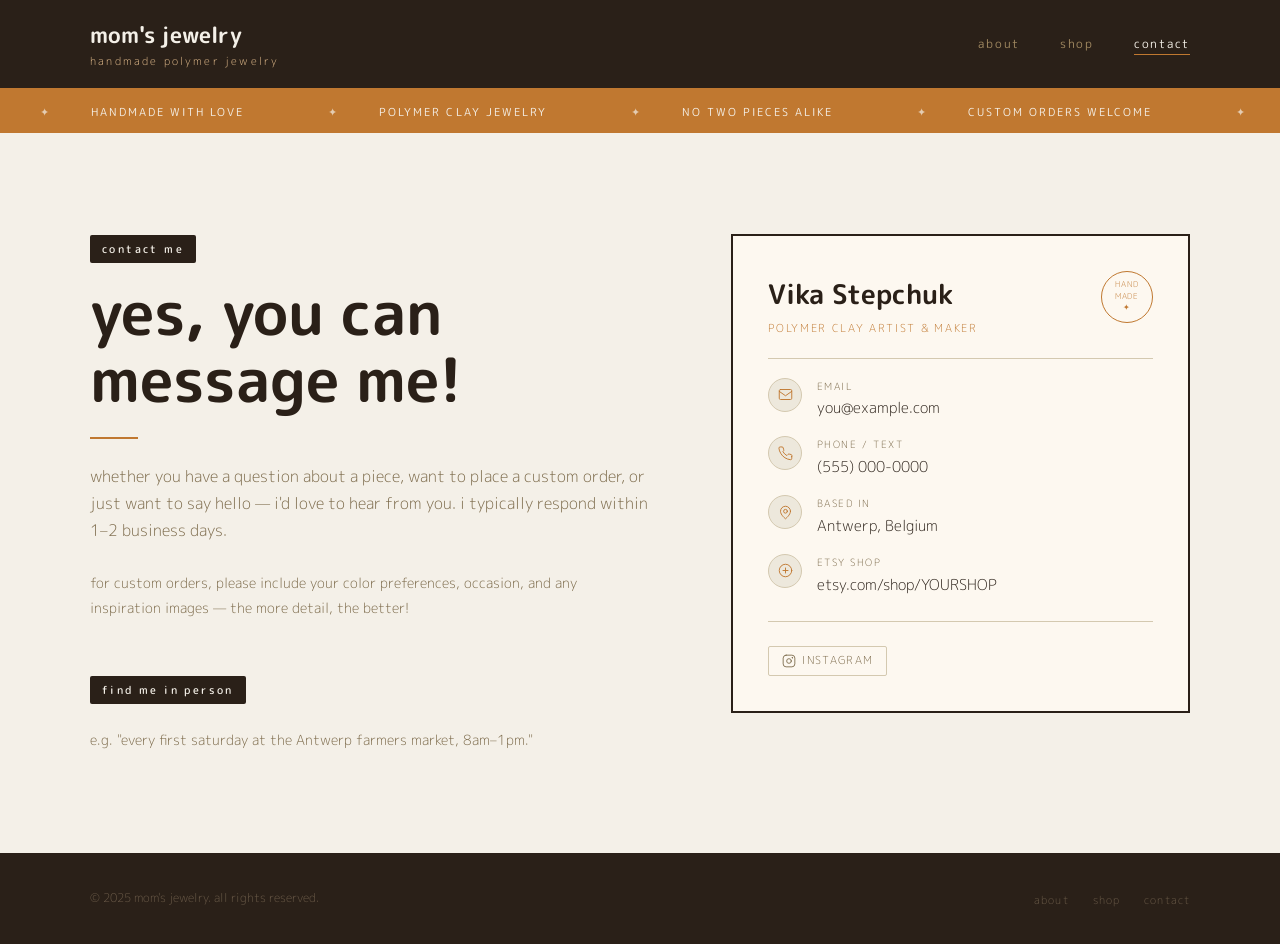
==== contact.html @ 9ea2816f "weird message text" ====
<!DOCTYPE html>
<html lang="en">
<head>
  <meta charset="UTF-8" />
  <meta name="viewport" content="width=device-width, initial-scale=1.0" />
  <title>contact — mom's jewelry</title>
  <meta name="description" content="Get in touch — custom orders, questions, and wholesale inquiries welcome." />
  <link rel="stylesheet" href="css/style.css" />
</head>
<body>

  <!-- ═══════════════════════════════════════
       NAVIGATION
  ═══════════════════════════════════════ -->
  <nav>
    <div class="container nav-inner">
      <a class="nav-logo" href="index.html">
        <!-- ✏️ Your store name -->
        mom's jewelry
        <span>handmade polymer jewelry</span>
      </a>
      <ul class="nav-links">
        <li><a href="index.html">about</a></li>
        <li><a href="shop.html">shop</a></li>
        <li><a href="contact.html" class="active">contact</a></li>
      </ul>
    </div>
  </nav>

  <!-- ═══════════════════════════════════════
       TICKER STRIP
  ═══════════════════════════════════════ -->
  <div class="ticker">
    <div class="ticker-track">
      <span>handmade with love</span>
      <span>polymer clay jewelry</span>
      <span>no two pieces alike</span>
      <span>custom orders welcome</span>
      <span>handmade with love</span>
      <span>polymer clay jewelry</span>
      <span>no two pieces alike</span>
      <span>custom orders welcome</span>
    </div>
  </div>


  <!-- ═══════════════════════════════════════
       CONTACT / BUSINESS CARD
  ═══════════════════════════════════════ -->
  <section class="contact-page">
    <div class="container">
      <div class="contact-grid">

        <!-- LEFT: Intro -->
        <div class="contact-intro">
          <span class="section-label">contact me</span>
          <h1>yes, you can message me!</h1>
          <div class="divider"></div>

          <!-- ✏️ Write a short welcoming paragraph -->
          <p>
            whether you have a question about a piece, want to place a custom order,
            or just want to say hello — i'd love to hear from you.
            i typically respond within 1–2 business days.
          </p>

          <br />

          <!-- ✏️ Turnaround times, shipping notes, etc. -->
          <p style="color: var(--mid); font-size: 0.9rem;">
            for custom orders, please include your color preferences, occasion,
            and any inspiration images — the more detail, the better!
          </p>

          <br /><br />

          <!-- ✏️ Markets / pop-ups — delete if not applicable -->
          <span class="section-label">find me in person</span>
          <p style="color: var(--mid); font-size: 0.9rem; margin-top: 0.5rem;">
            e.g. "every first saturday at the Antwerp farmers market, 8am–1pm."
          </p>
        </div>


        <!-- RIGHT: Business Card -->
        <div>
          <div class="contact-card">

            <div class="contact-card-header">
              <div class="contact-card-header-text">
                <!-- ✏️ Your name -->
                <p class="contact-card-name">Vika Stepchuk</p>
                <!-- ✏️ Your title -->
                <p class="contact-card-title">polymer clay artist &amp; maker</p>
              </div>
              <div class="contact-card-stamp">
                <span>hand<br>made<br>✦</span>
              </div>
            </div>

            <div class="contact-items">

              <!-- EMAIL -->
              <div class="contact-item">
                <div class="contact-icon">
                  <svg viewBox="0 0 24 24" stroke-linecap="round" stroke-linejoin="round">
                    <rect x="2" y="4" width="20" height="16" rx="2"/>
                    <path d="m2 7 10 7 10-7"/>
                  </svg>
                </div>
                <div>
                  <span class="contact-label">email</span>
                  <!-- ✏️ Your email -->
                  <p class="contact-value">
                    <a href="mailto:you@example.com">you@example.com</a>
                  </p>
                </div>
              </div>

              <!-- PHONE — delete block if not wanted -->
              <div class="contact-item">
                <div class="contact-icon">
                  <svg viewBox="0 0 24 24" stroke-linecap="round" stroke-linejoin="round">
                    <path d="M22 16.92v3a2 2 0 0 1-2.18 2 19.79 19.79 0 0 1-8.63-3.07A19.5 19.5 0 0 1 4.5 12a19.79 19.79 0 0 1-3.07-8.67A2 2 0 0 1 3.44 1.5h3a2 2 0 0 1 2 1.72c.127.96.361 1.903.7 2.81a2 2 0 0 1-.45 2.11L7.91 9a16 16 0 0 0 6.29 6.29l1.86-1.86a2 2 0 0 1 2.11-.45c.907.339 1.85.573 2.81.7A2 2 0 0 1 22 16.92z"/>
                  </svg>
                </div>
                <div>
                  <span class="contact-label">phone / text</span>
                  <!-- ✏️ Your number -->
                  <p class="contact-value">
                    <a href="tel:+15550000000">(555) 000-0000</a>
                  </p>
                </div>
              </div>

              <!-- LOCATION -->
              <div class="contact-item">
                <div class="contact-icon">
                  <svg viewBox="0 0 24 24" stroke-linecap="round" stroke-linejoin="round">
                    <path d="M20 10c0 6-8 12-8 12S4 16 4 10a8 8 0 1 1 16 0z"/>
                    <circle cx="12" cy="10" r="3"/>
                  </svg>
                </div>
                <div>
                  <span class="contact-label">based in</span>
                  <!-- ✏️ Your city -->
                  <p class="contact-value">Antwerp, Belgium</p>
                </div>
              </div>

              <!-- ETSY — delete if not applicable -->
              <div class="contact-item">
                <div class="contact-icon">
                  <svg viewBox="0 0 24 24" stroke-linecap="round" stroke-linejoin="round">
                    <circle cx="12" cy="12" r="10"/>
                    <path d="M8 12h8M12 8v8"/>
                  </svg>
                </div>
                <div>
                  <span class="contact-label">etsy shop</span>
                  <!-- ✏️ Your Etsy URL -->
                  <p class="contact-value">
                    <a href="https://etsy.com/shop/YOURSHOP" target="_blank" rel="noopener">
                      etsy.com/shop/YOURSHOP
                    </a>
                  </p>
                </div>
              </div>

            </div><!-- /.contact-items -->

            <!-- SOCIAL LINKS -->
            <div class="social-row">

              <!-- ✏️ Your Instagram — delete if not applicable -->
              <a class="social-link" href="https://www.instagram.com/mypolymerjewels" target="_blank" rel="noopener">
                <svg width="14" height="14" viewBox="0 0 24 24" fill="none" stroke="currentColor" stroke-width="1.5" stroke-linecap="round" stroke-linejoin="round">
                  <rect x="2" y="2" width="20" height="20" rx="5" ry="5"/>
                  <circle cx="12" cy="12" r="4"/>
                  <circle cx="17.5" cy="6.5" r="0.5" fill="currentColor"/>
                </svg>
                instagram
              </a>

            </div><!-- /.social-row -->

          </div><!-- /.contact-card -->
        </div>

      </div><!-- /.contact-grid -->
    </div><!-- /.container -->
  </section>


  <!-- ═══════════════════════════════════════
       FOOTER
  ═══════════════════════════════════════ -->
  <footer>
    <div class="container footer-inner">
      <p class="footer-copy">© 2025 mom's jewelry. all rights reserved.</p>
      <ul class="footer-links">
        <li><a href="index.html">about</a></li>
        <li><a href="shop.html">shop</a></li>
        <li><a href="contact.html">contact</a></li>
      </ul>
    </div>
  </footer>

</body>
</html>
---- css/style.css ----
/* ============================================================
   MOM'S JEWELRY — Stylesheet (Option F: Vintage Editorial)
   ============================================================ */

@import url('https://fonts.googleapis.com/css2?family=M+PLUS+Rounded+1c:wght@300;400;700&display=swap');

/* ── CSS Variables ── */
:root {
  --parchment:  #f4f0e8;
  --warm-white: #fdf8f0;
  --ink:        #2a2018;
  --amber:      #c07830;
  --amber-light:#e8c090;
  --mid:        #7a6848;
  --light-line: #d4c9b0;
  --surface:    #ede8dc;

  --font-display: 'M PLUS Rounded 1c', sans-serif;
  --font-body:    'M PLUS Rounded 1c', sans-serif;

  --max-width: 1100px;
  --radius:    2px;
  --transition: 0.3s ease;
}

/* ── Reset & Base ── */
*, *::before, *::after { box-sizing: border-box; margin: 0; padding: 0; }
html { scroll-behavior: smooth; }

body {
  background-color: var(--parchment);
  color: var(--ink);
  font-family: var(--font-body);
  font-weight: 300;
  font-size: 16px;
  line-height: 1.7;
}

img { display: block; max-width: 100%; height: auto; }

a {
  color: inherit;
  text-decoration: none;
  transition: color var(--transition);
}

/* ── Typography ── */
h1, h2, h3, h4 {
  font-family: var(--font-display);
  font-weight: 700;
  font-style: normal;
  line-height: 1.1;
}

h1 { font-size: clamp(2.2rem, 5.5vw, 3.8rem); }
h2 { font-size: clamp(1.7rem, 3.5vw, 2.6rem); }
h3 { font-size: 1.3rem; }

p { max-width: 65ch; }

/* ── Layout Helpers ── */
.container {
  width: 90%;
  max-width: var(--max-width);
  margin-inline: auto;
}

section { padding: 5rem 0; }

.section-label {
  display: inline-block;
  font-family: var(--font-body);
  font-size: 0.68rem;
  font-weight: 500;
  letter-spacing: 0.22em;
  text-transform: lowercase;
  background: var(--ink);
  color: var(--parchment);
  padding: 0.3rem 0.75rem;
  border-radius: var(--radius);
  margin-bottom: 1rem;
}

.star { color: var(--amber); }

/* ── Navigation ── */
nav {
  position: sticky;
  top: 0;
  z-index: 100;
  background: var(--ink);
  border-bottom: 2px solid var(--ink);
}

.nav-inner {
  display: flex;
  align-items: center;
  justify-content: space-between;
  padding: 1rem 0;
}

.nav-logo {
  font-family: var(--font-display);
  font-size: 1.4rem;
  font-style: normal;
  font-weight: 700;
  color: var(--parchment);
  letter-spacing: 0.01em;
}

.nav-logo span {
  font-style: normal;
  font-family: var(--font-body);
  font-weight: 300;
  font-size: 0.68rem;
  display: block;
  letter-spacing: 0.2em;
  text-transform: lowercase;
  color: var(--amber-light);
  margin-top: -0.15rem;
}

.nav-links {
  display: flex;
  gap: 2.5rem;
  list-style: none;
}

.nav-links a {
  font-size: 0.72rem;
  font-weight: 400;
  letter-spacing: 0.15em;
  text-transform: lowercase;
  color: #a08860;
  padding-bottom: 2px;
  border-bottom: 1px solid transparent;
  transition: color var(--transition), border-color var(--transition);
}

.nav-links a:hover,
.nav-links a.active {
  color: var(--parchment);
  border-color: var(--amber);
}

/* ── Ticker Strip ── */
.ticker {
  background: var(--amber);
  overflow: hidden;
  white-space: nowrap;
  padding: 0.55rem 0;
}

.ticker-track {
  display: inline-block;
  animation: ticker 28s linear infinite;
}

.ticker-track span {
  font-size: 0.7rem;
  font-weight: 400;
  letter-spacing: 0.18em;
  text-transform: uppercase;
  color: var(--parchment);
  padding: 0 2.5rem;
}

.ticker-track span::before {
  content: '✦';
  margin-right: 2.5rem;
  opacity: 0.7;
}

@keyframes ticker {
  0%   { transform: translateX(0); }
  100% { transform: translateX(-50%); }
}

/* ── Hero ── */
.hero {
  display: grid;
  grid-template-columns: 1fr 1fr;
  border-bottom: 2px solid var(--ink);
  align-items: stretch;
  height: 80vh;
  overflow: hidden;
}

.hero-stamp-col {
  overflow: hidden;
  height: 100%;
}

.hero-content {
  padding: 5rem 0 4rem;
  display: flex;
  flex-direction: column;
  justify-content: center;
}

.hero h1 {
  margin-bottom: 1.1rem;
  color: var(--ink);
}

.hero h1 span {
  font-style: normal;
  color: var(--amber);
}

.hero-tagline {
  font-size: 0.95rem;
  color: var(--mid);
  margin-bottom: 2rem;
  max-width: 42ch;
}


.stamp-ring {
  width: 90px;
  height: 90px;
  border: 2px solid var(--parchment);
  border-radius: 50%;
  display: flex;
  align-items: center;
  justify-content: center;
  text-align: center;
}

.stamp-ring p {
  font-size: 0.6rem;
  letter-spacing: 0.15em;
  text-transform: uppercase;
  color: var(--parchment);
  line-height: 1.6;
  max-width: none;
}

.stamp-star {
  font-size: 1.5rem;
  color: var(--parchment);
  opacity: 0.8;
}

/* ── Buttons ── */
.btn {
  display: inline-block;
  padding: 0.75rem 2rem;
  font-family: var(--font-body);
  font-size: 0.72rem;
  font-weight: 500;
  letter-spacing: 0.2em;
  text-transform: lowercase;
  border: 1.5px solid var(--ink);
  color: var(--ink);
  background: transparent;
  cursor: pointer;
  border-radius: var(--radius);
  transition: background var(--transition), color var(--transition);
}

.btn:hover {
  background: var(--ink);
  color: var(--parchment);
}

.btn-filled {
  background: var(--ink);
  color: var(--parchment);
}

.btn-filled:hover {
  background: var(--amber);
  border-color: var(--amber);
  color: var(--parchment);
}

.btn-group {
  display: flex;
  gap: 0.75rem;
  flex-wrap: wrap;
}

/* ── Divider ── */
.divider {
  width: 48px;
  height: 2px;
  background: var(--amber);
  margin: 1.5rem 0;
}

/* ── About Page ── */
.about-grid {
  display: grid;
  grid-template-columns: 1fr 1fr;
  gap: 5rem;
  align-items: center;
}

.about-image-wrap {
  position: relative;
}

.about-image-wrap img {
  width: 100%;
  aspect-ratio: 3 / 4;
  object-fit: cover;
  border: 2px solid var(--ink);
}

.about-image-wrap::after {
  content: '';
  position: absolute;
  top: 1rem;
  left: 1rem;
  right: -1rem;
  bottom: -1rem;
  border: 1px solid var(--light-line);
  z-index: -1;
}

.about-text h2 { margin-bottom: 0.5rem; }
.about-text p { color: var(--mid); margin-bottom: 1.1rem; }

.values-list {
  list-style: none;
  margin-top: 1.5rem;
  display: flex;
  flex-direction: column;
  gap: 0.55rem;
}

.values-list li {
  display: flex;
  align-items: flex-start;
  gap: 0.75rem;
  font-size: 0.9rem;
  color: var(--mid);
}

.values-list li::before {
  content: '✦';
  color: var(--amber);
  flex-shrink: 0;
  font-size: 0.65rem;
  margin-top: 0.3rem;
}

/* ── Shop Page ── */
.shop-header {
  text-align: center;
  padding: 4rem 0 1rem;
  border-bottom: 2px solid var(--ink);
  margin-bottom: 0;
}

.shop-header h1 { margin-bottom: 0.6rem; }
.shop-header p { margin-inline: auto; color: var(--mid); }

.filter-bar {
  display: flex;
  justify-content: center;
  gap: 0.6rem;
  flex-wrap: wrap;
  padding: 1.5rem 0;
  border-bottom: 1px solid var(--light-line);
  margin-bottom: 3rem;
}

.filter-btn {
  background: none;
  border: 1.5px solid var(--light-line);
  padding: 0.35rem 1.1rem;
  font-family: var(--font-body);
  font-size: 0.7rem;
  letter-spacing: 0.12em;
  text-transform: lowercase;
  color: var(--mid);
  cursor: pointer;
  border-radius: var(--radius);
  transition: all var(--transition);
}

.filter-btn:hover,
.filter-btn.active {
  background: var(--ink);
  border-color: var(--ink);
  color: var(--parchment);
}

/* ── Product Grid ── */
.product-grid {
  display: grid;
  grid-template-columns: repeat(auto-fill, minmax(250px, 1fr));
  gap: 0;
  border-top: 1px solid var(--light-line);
  border-left: 1px solid var(--light-line);
}

.product-card {
  cursor: pointer;
  border-right: 1px solid var(--light-line);
  border-bottom: 1px solid var(--light-line);
  transition: background var(--transition);
}

.product-card:hover {
  background: var(--warm-white);
}

.product-card:hover .product-img img {
  transform: scale(1.04);
}

.product-img {
  overflow: hidden;
  background: var(--surface);
  aspect-ratio: 1;
  border-bottom: 1px solid var(--light-line);
}

.product-img img {
  width: 100%;
  height: 100%;
  object-fit: cover;
  transition: transform 0.5s ease;
}

.product-img-placeholder {
  width: 100%;
  height: 100%;
  display: flex;
  flex-direction: column;
  align-items: center;
  justify-content: center;
  gap: 0.5rem;
  color: var(--light-line);
  font-size: 0.65rem;
  letter-spacing: 0.1em;
  text-transform: uppercase;
}

.product-info { padding: 1rem 1.1rem 1.2rem; }

.product-name {
  font-family: var(--font-display);
  font-size: 1.05rem;
  font-style: normal;
  font-weight: 700;
  margin-bottom: 0.2rem;
}

.product-material {
  font-size: 0.72rem;
  color: var(--mid);
  letter-spacing: 0.05em;
  margin-bottom: 0.5rem;
}

.product-price {
  font-size: 0.9rem;
  font-weight: 500;
  color: var(--ink);
}

.product-badge {
  display: inline-block;
  font-size: 0.58rem;
  letter-spacing: 0.12em;
  text-transform: uppercase;
  background: var(--amber);
  color: var(--parchment);
  padding: 0.15rem 0.5rem;
  border-radius: var(--radius);
  margin-left: 0.5rem;
  vertical-align: middle;
}

/* ── Custom Orders Callout ── */
.callout {
  background: var(--ink);
  color: var(--parchment);
  text-align: center;
  padding: 4rem 0;
}

.callout h2 { color: var(--parchment); margin-bottom: 0.5rem; }
.callout .divider { background: var(--amber); margin-inline: auto; }
.callout p { color: var(--amber-light); margin: 0 auto 2rem; }

/* ── Contact Page ── */
.contact-page {
  min-height: 80vh;
  display: flex;
  align-items: center;
  padding: 5rem 0;
}

.contact-grid {
  display: grid;
  grid-template-columns: 1.1fr 0.9fr;
  gap: 5rem;
  align-items: start;
}

.contact-intro h1 { margin-bottom: 0.5rem; }
.contact-intro p { color: var(--mid); }

.contact-card {
  background: var(--warm-white);
  border: 2px solid var(--ink);
  padding: 2.2rem;
}

.contact-card-header {
  border-bottom: 1px solid var(--light-line);
  padding-bottom: 1.2rem;
  margin-bottom: 1.2rem;
  display: flex;
  align-items: flex-start;
  justify-content: space-between;
}

.contact-card-header-text {}

.contact-card-name {
  font-family: var(--font-display);
  font-size: 1.7rem;
  font-style: normal;
  font-weight: 700;
}

.contact-card-title {
  font-size: 0.7rem;
  letter-spacing: 0.15em;
  text-transform: uppercase;
  color: var(--amber);
  margin-top: 0.15rem;
}

.contact-card-stamp {
  width: 52px;
  height: 52px;
  border: 1.5px solid var(--amber);
  border-radius: 50%;
  display: flex;
  align-items: center;
  justify-content: center;
  flex-shrink: 0;
}

.contact-card-stamp span {
  font-size: 0.48rem;
  letter-spacing: 0.1em;
  text-transform: uppercase;
  color: var(--amber);
  text-align: center;
  line-height: 1.5;
  max-width: 36px;
}

.contact-items {
  display: flex;
  flex-direction: column;
  gap: 1rem;
}

.contact-item {
  display: flex;
  gap: 0.9rem;
  align-items: flex-start;
}

.contact-icon {
  width: 34px;
  height: 34px;
  background: var(--surface);
  border: 1px solid var(--light-line);
  border-radius: 50%;
  display: flex;
  align-items: center;
  justify-content: center;
  flex-shrink: 0;
}

.contact-icon svg {
  width: 15px;
  height: 15px;
  stroke: var(--amber);
  fill: none;
  stroke-width: 1.5;
}

.contact-label {
  font-size: 0.65rem;
  letter-spacing: 0.15em;
  text-transform: uppercase;
  color: var(--mid);
  display: block;
}

.contact-value {
  font-size: 0.92rem;
  color: var(--ink);
}

.contact-value a:hover { color: var(--amber); }

.social-row {
  display: flex;
  gap: 0.75rem;
  flex-wrap: wrap;
  margin-top: 1.5rem;
  padding-top: 1.5rem;
  border-top: 1px solid var(--light-line);
}

.social-link {
  display: inline-flex;
  align-items: center;
  gap: 0.4rem;
  font-size: 0.7rem;
  letter-spacing: 0.12em;
  text-transform: uppercase;
  color: var(--mid);
  border: 1px solid var(--light-line);
  padding: 0.3rem 0.8rem;
  border-radius: var(--radius);
  transition: all var(--transition);
}

.social-link:hover {
  border-color: var(--amber);
  color: var(--amber);
}

/* ── Footer ── */
footer {
  background: var(--ink);
  padding: 2rem 0;
}

.footer-inner {
  display: flex;
  align-items: center;
  justify-content: space-between;
  gap: 1rem;
  flex-wrap: wrap;
}

.footer-copy {
  font-size: 0.72rem;
  color: #6a5a48;
}

.footer-links {
  display: flex;
  gap: 1.5rem;
  list-style: none;
}

.footer-links a {
  font-size: 0.7rem;
  letter-spacing: 0.1em;
  text-transform: lowercase;
  color: #6a5a48;
}

.footer-links a:hover { color: var(--amber); }

/* ── Responsive ── */
@media (max-width: 768px) {
  .hero {
    grid-template-columns: 1fr;
  }
  .hero-stamp-col { display: none; }

  .about-grid,
  .contact-grid {
    grid-template-columns: 1fr;
    gap: 2.5rem;
  }

  .about-image-wrap::after { display: none; }

  .nav-links { gap: 1.5rem; }

  section { padding: 3rem 0; }

  .product-grid {
    grid-template-columns: repeat(auto-fill, minmax(160px, 1fr));
  }
}

@media (max-width: 500px) {
  .nav-links { gap: 1rem; }
  .nav-links a { font-size: 0.65rem; }
}
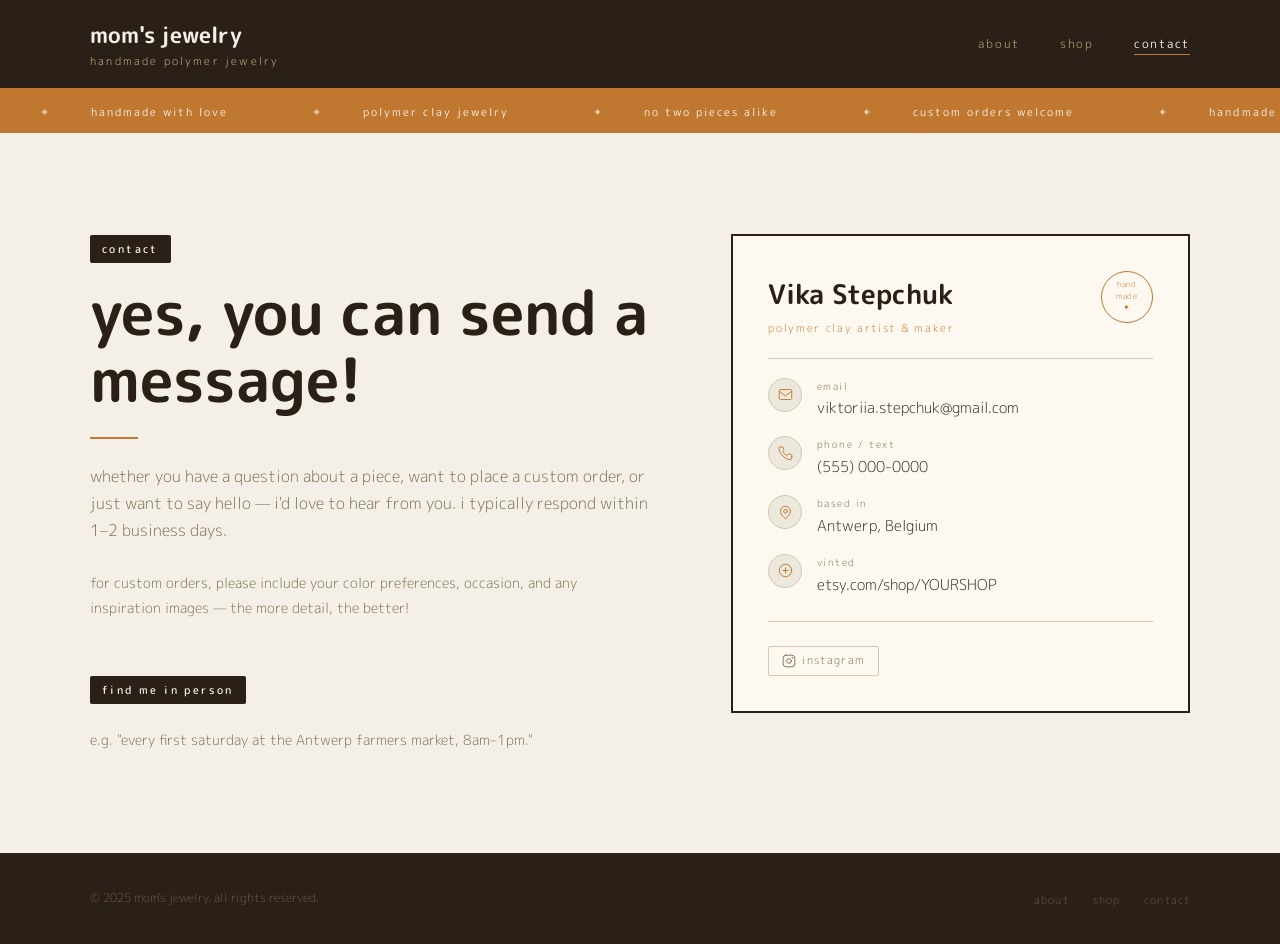
==== commit 76e5e667: "all changes" ====
--- a/contact.html
+++ b/contact.html
@@ -53,8 +53,8 @@
 
         <!-- LEFT: Intro -->
         <div class="contact-intro">
-          <span class="section-label">contact me</span>
-          <h1>yes, you can message me!</h1>
+          <span class="section-label">contact</span>
+          <h1>yes, you can send a message!</h1>
           <div class="divider"></div>
 
           <!-- ✏️ Write a short welcoming paragraph -->
@@ -112,7 +112,7 @@
                   <span class="contact-label">email</span>
                   <!-- ✏️ Your email -->
                   <p class="contact-value">
-                    <a href="mailto:you@example.com">you@example.com</a>
+                    <a href="mailto:you@example.com">viktoriia.stepchuk@gmail.com</a>
                   </p>
                 </div>
               </div>
@@ -157,7 +157,7 @@
                   </svg>
                 </div>
                 <div>
-                  <span class="contact-label">etsy shop</span>
+                  <span class="contact-label">vinted</span>
                   <!-- ✏️ Your Etsy URL -->
                   <p class="contact-value">
                     <a href="https://etsy.com/shop/YOURSHOP" target="_blank" rel="noopener">
--- a/css/style.css
+++ b/css/style.css
@@ -160,7 +160,7 @@
   font-size: 0.7rem;
   font-weight: 400;
   letter-spacing: 0.18em;
-  text-transform: uppercase;
+  text-transform: lowercase;
   color: var(--parchment);
   padding: 0 2.5rem;
 }
@@ -230,7 +230,7 @@
 .stamp-ring p {
   font-size: 0.6rem;
   letter-spacing: 0.15em;
-  text-transform: uppercase;
+  text-transform: lowercase;
   color: var(--parchment);
   line-height: 1.6;
   max-width: none;
@@ -437,7 +437,7 @@
   color: var(--light-line);
   font-size: 0.65rem;
   letter-spacing: 0.1em;
-  text-transform: uppercase;
+  text-transform: lowercase;
 }
 
 .product-info { padding: 1rem 1.1rem 1.2rem; }
@@ -467,7 +467,7 @@
   display: inline-block;
   font-size: 0.58rem;
   letter-spacing: 0.12em;
-  text-transform: uppercase;
+  text-transform: lowercase;
   background: var(--amber);
   color: var(--parchment);
   padding: 0.15rem 0.5rem;
@@ -533,7 +533,7 @@
 .contact-card-title {
   font-size: 0.7rem;
   letter-spacing: 0.15em;
-  text-transform: uppercase;
+  text-transform: lowercase;
   color: var(--amber);
   margin-top: 0.15rem;
 }
@@ -552,7 +552,7 @@
 .contact-card-stamp span {
   font-size: 0.48rem;
   letter-spacing: 0.1em;
-  text-transform: uppercase;
+  text-transform: lowercase;
   color: var(--amber);
   text-align: center;
   line-height: 1.5;
@@ -594,7 +594,7 @@
 .contact-label {
   font-size: 0.65rem;
   letter-spacing: 0.15em;
-  text-transform: uppercase;
+  text-transform: lowercase;
   color: var(--mid);
   display: block;
 }
@@ -621,7 +621,7 @@
   gap: 0.4rem;
   font-size: 0.7rem;
   letter-spacing: 0.12em;
-  text-transform: uppercase;
+  text-transform: lowercase;
   color: var(--mid);
   border: 1px solid var(--light-line);
   padding: 0.3rem 0.8rem;
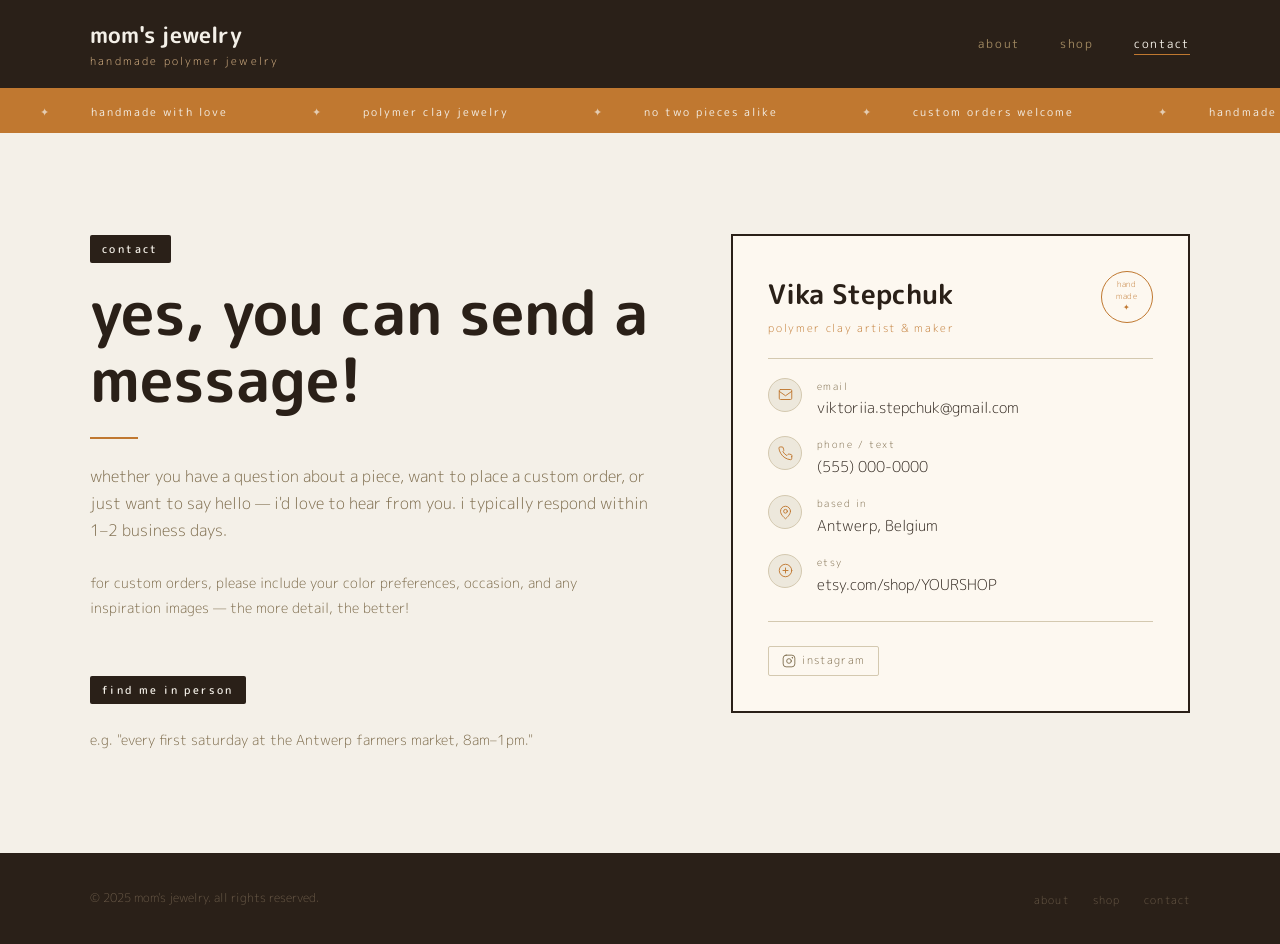
==== commit ac676632: "etsy" ====
--- a/contact.html
+++ b/contact.html
@@ -157,7 +157,7 @@
                   </svg>
                 </div>
                 <div>
-                  <span class="contact-label">vinted</span>
+                  <span class="contact-label">etsy</span>
                   <!-- ✏️ Your Etsy URL -->
                   <p class="contact-value">
                     <a href="https://etsy.com/shop/YOURSHOP" target="_blank" rel="noopener">
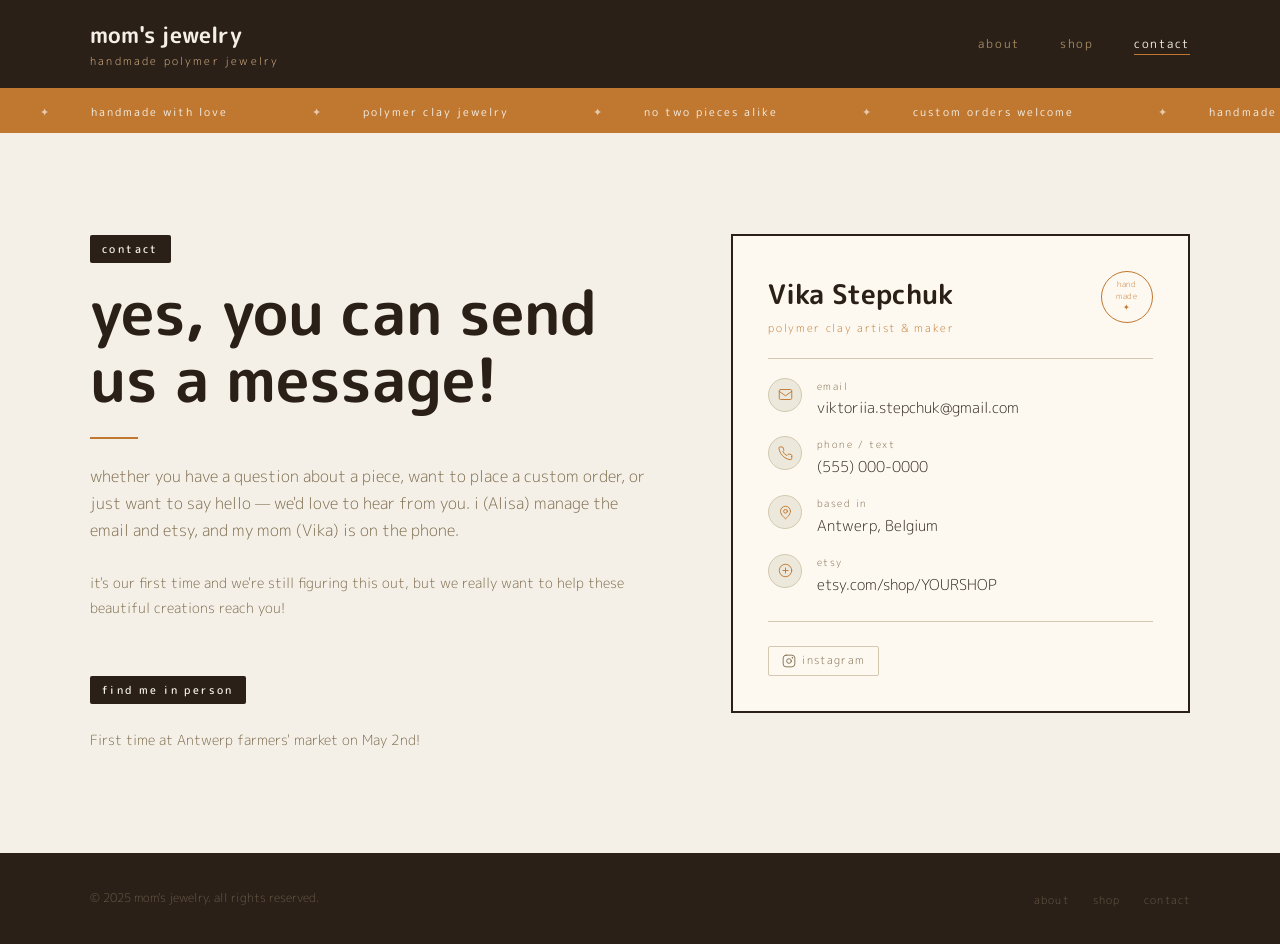
==== commit b840503b: "contanc" ====
--- a/contact.html
+++ b/contact.html
@@ -4,7 +4,7 @@
   <meta charset="UTF-8" />
   <meta name="viewport" content="width=device-width, initial-scale=1.0" />
   <title>contact — mom's jewelry</title>
-  <meta name="description" content="Get in touch — custom orders, questions, and wholesale inquiries welcome." />
+  <meta name="description" content="make my mom happy and buy her lovely crafts" />
   <link rel="stylesheet" href="css/style.css" />
 </head>
 <body>
@@ -54,22 +54,21 @@
         <!-- LEFT: Intro -->
         <div class="contact-intro">
           <span class="section-label">contact</span>
-          <h1>yes, you can send a message!</h1>
+          <h1>yes, you can send us a message!</h1>
           <div class="divider"></div>
 
           <!-- ✏️ Write a short welcoming paragraph -->
           <p>
             whether you have a question about a piece, want to place a custom order,
-            or just want to say hello — i'd love to hear from you.
-            i typically respond within 1–2 business days.
+            or just want to say hello — we'd love to hear from you.
+            i (Alisa) manage the email and etsy, and my mom (Vika) is on the phone.
           </p>
 
           <br />
 
           <!-- ✏️ Turnaround times, shipping notes, etc. -->
           <p style="color: var(--mid); font-size: 0.9rem;">
-            for custom orders, please include your color preferences, occasion,
-            and any inspiration images — the more detail, the better!
+            it's our first time and we're still figuring this out, but we really want to help these beautiful creations reach you!
           </p>
 
           <br /><br />
@@ -77,7 +76,7 @@
           <!-- ✏️ Markets / pop-ups — delete if not applicable -->
           <span class="section-label">find me in person</span>
           <p style="color: var(--mid); font-size: 0.9rem; margin-top: 0.5rem;">
-            e.g. "every first saturday at the Antwerp farmers market, 8am–1pm."
+            First time at Antwerp farmers' market on May 2nd!
           </p>
         </div>
 
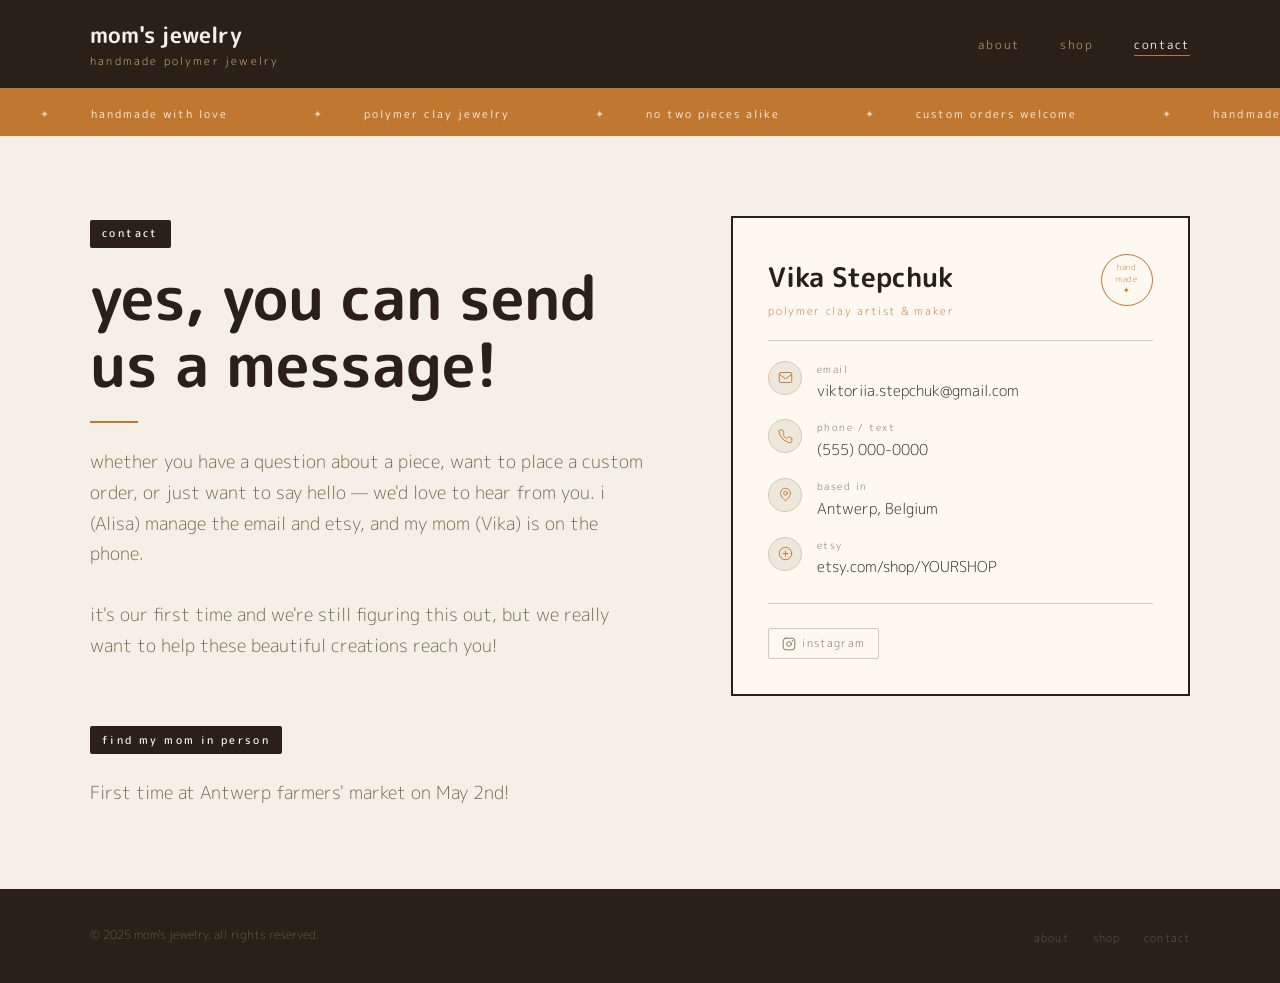
==== commit 796ec5b3: "yes" ====
--- a/contact.html
+++ b/contact.html
@@ -67,15 +67,15 @@
           <br />
 
           <!-- ✏️ Turnaround times, shipping notes, etc. -->
-          <p style="color: var(--mid); font-size: 0.9rem;">
+          <p style="color: var(--mid); ">
             it's our first time and we're still figuring this out, but we really want to help these beautiful creations reach you!
           </p>
 
           <br /><br />
 
           <!-- ✏️ Markets / pop-ups — delete if not applicable -->
-          <span class="section-label">find me in person</span>
-          <p style="color: var(--mid); font-size: 0.9rem; margin-top: 0.5rem;">
+          <span class="section-label">find my mom in person</span>
+          <p style="color: var(--mid); margin-top: 0.5rem;">
             First time at Antwerp farmers' market on May 2nd!
           </p>
         </div>
--- a/css/style.css
+++ b/css/style.css
@@ -32,7 +32,7 @@
   color: var(--ink);
   font-family: var(--font-body);
   font-weight: 300;
-  font-size: 16px;
+  font-size: 18px;
   line-height: 1.7;
 }
 
@@ -209,7 +209,7 @@
 }
 
 .hero-tagline {
-  font-size: 0.95rem;
+  font-size: 1.2rem;
   color: var(--mid);
   margin-bottom: 2rem;
   max-width: 42ch;
@@ -334,7 +334,7 @@
   display: flex;
   align-items: flex-start;
   gap: 0.75rem;
-  font-size: 0.9rem;
+  font-size: 1rem;
   color: var(--mid);
 }
 
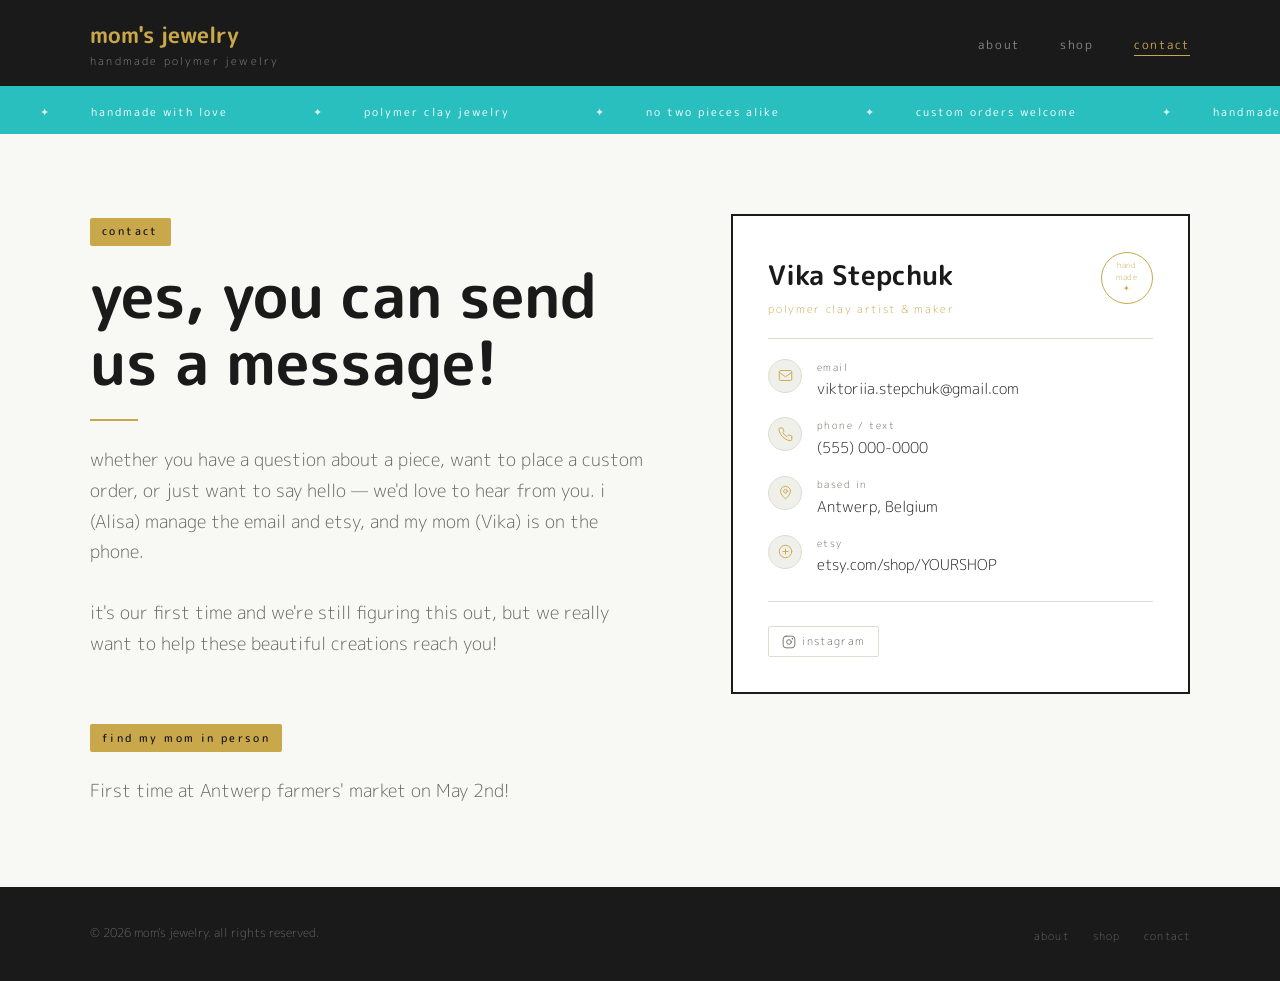
==== commit c58d8d87: "2026" ====
--- a/contact.html
+++ b/contact.html
@@ -196,7 +196,7 @@
   ═══════════════════════════════════════ -->
   <footer>
     <div class="container footer-inner">
-      <p class="footer-copy">© 2025 mom's jewelry. all rights reserved.</p>
+      <p class="footer-copy">© 2026 mom's jewelry. all rights reserved.</p>
       <ul class="footer-links">
         <li><a href="index.html">about</a></li>
         <li><a href="shop.html">shop</a></li>
--- a/css/style.css
+++ b/css/style.css
@@ -1,29 +1,26 @@
 /* ============================================================
-   MOM'S JEWELRY — Stylesheet (Option F: Vintage Editorial)
+   MOM'S JEWELRY — Stylesheet (Black + Gold + Teal)
    ============================================================ */
 
 @import url('https://fonts.googleapis.com/css2?family=M+PLUS+Rounded+1c:wght@300;400;700&display=swap');
 
-/* ── CSS Variables ── */
 :root {
-  --parchment:  #f4f0e8;
-  --warm-white: #fdf8f0;
-  --ink:        #2a2018;
-  --amber:      #c07830;
-  --amber-light:#e8c090;
-  --mid:        #7a6848;
-  --light-line: #d4c9b0;
-  --surface:    #ede8dc;
-
+  --parchment:  #f8f8f4;
+  --warm-white: #ffffff;
+  --ink:        #1a1a1a;
+  --amber:      #c9a84c;
+  --amber-light:#e0c870;
+  --mid:        #666660;
+  --light-line: #e0ddd0;
+  --surface:    #f0f0ea;
+  --teal:       #2abfbf;
   --font-display: 'M PLUS Rounded 1c', sans-serif;
   --font-body:    'M PLUS Rounded 1c', sans-serif;
-
   --max-width: 1100px;
   --radius:    2px;
   --transition: 0.3s ease;
 }
 
-/* ── Reset & Base ── */
 *, *::before, *::after { box-sizing: border-box; margin: 0; padding: 0; }
 html { scroll-behavior: smooth; }
 
@@ -37,34 +34,15 @@
 }
 
 img { display: block; max-width: 100%; height: auto; }
-
-a {
-  color: inherit;
-  text-decoration: none;
-  transition: color var(--transition);
-}
-
-/* ── Typography ── */
-h1, h2, h3, h4 {
-  font-family: var(--font-display);
-  font-weight: 700;
-  font-style: normal;
-  line-height: 1.1;
-}
-
+a { color: inherit; text-decoration: none; transition: color var(--transition); }
+
+h1, h2, h3, h4 { font-family: var(--font-display); font-weight: 700; font-style: normal; line-height: 1.1; }
 h1 { font-size: clamp(2.2rem, 5.5vw, 3.8rem); }
 h2 { font-size: clamp(1.7rem, 3.5vw, 2.6rem); }
 h3 { font-size: 1.3rem; }
-
 p { max-width: 65ch; }
 
-/* ── Layout Helpers ── */
-.container {
-  width: 90%;
-  max-width: var(--max-width);
-  margin-inline: auto;
-}
-
+.container { width: 90%; max-width: var(--max-width); margin-inline: auto; }
 section { padding: 5rem 0; }
 
 .section-label {
@@ -74,175 +52,76 @@
   font-weight: 500;
   letter-spacing: 0.22em;
   text-transform: lowercase;
-  background: var(--ink);
-  color: var(--parchment);
+  background: var(--amber);
+  color: var(--ink);
   padding: 0.3rem 0.75rem;
   border-radius: var(--radius);
   margin-bottom: 1rem;
 }
 
-.star { color: var(--amber); }
-
-/* ── Navigation ── */
 nav {
   position: sticky;
   top: 0;
   z-index: 100;
   background: var(--ink);
-  border-bottom: 2px solid var(--ink);
-}
-
-.nav-inner {
-  display: flex;
-  align-items: center;
-  justify-content: space-between;
-  padding: 1rem 0;
-}
-
-.nav-logo {
-  font-family: var(--font-display);
-  font-size: 1.4rem;
-  font-style: normal;
-  font-weight: 700;
-  color: var(--parchment);
-  letter-spacing: 0.01em;
-}
+}
+
+.nav-inner { display: flex; align-items: center; justify-content: space-between; padding: 1rem 0; }
+
+.nav-logo { font-family: var(--font-display); font-size: 1.4rem; font-weight: 700; color: var(--amber); }
 
 .nav-logo span {
-  font-style: normal;
   font-family: var(--font-body);
   font-weight: 300;
   font-size: 0.68rem;
   display: block;
   letter-spacing: 0.2em;
   text-transform: lowercase;
-  color: var(--amber-light);
+  color: #888;
   margin-top: -0.15rem;
 }
 
-.nav-links {
-  display: flex;
-  gap: 2.5rem;
-  list-style: none;
-}
+.nav-links { display: flex; gap: 2.5rem; list-style: none; }
 
 .nav-links a {
   font-size: 0.72rem;
   font-weight: 400;
   letter-spacing: 0.15em;
   text-transform: lowercase;
-  color: #a08860;
+  color: #888;
   padding-bottom: 2px;
   border-bottom: 1px solid transparent;
   transition: color var(--transition), border-color var(--transition);
 }
 
-.nav-links a:hover,
-.nav-links a.active {
-  color: var(--parchment);
-  border-color: var(--amber);
-}
-
-/* ── Ticker Strip ── */
-.ticker {
-  background: var(--amber);
-  overflow: hidden;
-  white-space: nowrap;
-  padding: 0.55rem 0;
-}
-
-.ticker-track {
-  display: inline-block;
-  animation: ticker 28s linear infinite;
-}
+.nav-links a:hover, .nav-links a.active { color: var(--amber); border-color: var(--amber); }
+
+.ticker { background: var(--teal); overflow: hidden; white-space: nowrap; padding: 0.55rem 0; }
+.ticker-track { display: inline-block; animation: ticker 28s linear infinite; }
 
 .ticker-track span {
   font-size: 0.7rem;
   font-weight: 400;
   letter-spacing: 0.18em;
   text-transform: lowercase;
-  color: var(--parchment);
+  color: #fff;
   padding: 0 2.5rem;
 }
 
-.ticker-track span::before {
-  content: '✦';
-  margin-right: 2.5rem;
-  opacity: 0.7;
-}
+.ticker-track span::before { content: '✦'; margin-right: 2.5rem; opacity: 0.8; }
 
 @keyframes ticker {
   0%   { transform: translateX(0); }
   100% { transform: translateX(-50%); }
 }
 
-/* ── Hero ── */
-.hero {
-  display: grid;
-  grid-template-columns: 1fr 1fr;
-  border-bottom: 2px solid var(--ink);
-  align-items: stretch;
-  height: 80vh;
-  overflow: hidden;
-}
-
-.hero-stamp-col {
-  overflow: hidden;
-  height: 100%;
-}
-
-.hero-content {
-  padding: 5rem 0 4rem;
-  display: flex;
-  flex-direction: column;
-  justify-content: center;
-}
-
-.hero h1 {
-  margin-bottom: 1.1rem;
-  color: var(--ink);
-}
-
-.hero h1 span {
-  font-style: normal;
-  color: var(--amber);
-}
-
-.hero-tagline {
-  font-size: 1.2rem;
-  color: var(--mid);
-  margin-bottom: 2rem;
-  max-width: 42ch;
-}
-
-
-.stamp-ring {
-  width: 90px;
-  height: 90px;
-  border: 2px solid var(--parchment);
-  border-radius: 50%;
-  display: flex;
-  align-items: center;
-  justify-content: center;
-  text-align: center;
-}
-
-.stamp-ring p {
-  font-size: 0.6rem;
-  letter-spacing: 0.15em;
-  text-transform: lowercase;
-  color: var(--parchment);
-  line-height: 1.6;
-  max-width: none;
-}
-
-.stamp-star {
-  font-size: 1.5rem;
-  color: var(--parchment);
-  opacity: 0.8;
-}
-
-/* ── Buttons ── */
+.hero { display: grid; grid-template-columns: 1fr 1fr; align-items: stretch; height: 70vh; overflow: hidden; }
+.hero-stamp-col { overflow: hidden; height: 100%; }
+.hero-content { padding: 5rem 0 4rem; display: flex; flex-direction: column; justify-content: center; }
+.hero h1 { margin-bottom: 1.1rem; color: var(--ink); }
+.hero h1 span { font-style: normal; color: var(--amber); }
+.hero-tagline { font-size: 1.2rem; color: var(--mid); margin-bottom: 2rem; max-width: 42ch; }
+
 .btn {
   display: inline-block;
   padding: 0.75rem 2rem;
@@ -259,62 +138,21 @@
   transition: background var(--transition), color var(--transition);
 }
 
-.btn:hover {
-  background: var(--ink);
-  color: var(--parchment);
-}
-
-.btn-filled {
-  background: var(--ink);
-  color: var(--parchment);
-}
-
-.btn-filled:hover {
-  background: var(--amber);
-  border-color: var(--amber);
-  color: var(--parchment);
-}
-
-.btn-group {
-  display: flex;
-  gap: 0.75rem;
-  flex-wrap: wrap;
-}
-
-/* ── Divider ── */
-.divider {
-  width: 48px;
-  height: 2px;
-  background: var(--amber);
-  margin: 1.5rem 0;
-}
-
-/* ── About Page ── */
-.about-grid {
-  display: grid;
-  grid-template-columns: 1fr 1fr;
-  gap: 5rem;
-  align-items: center;
-}
-
-.about-image-wrap {
-  position: relative;
-}
-
-.about-image-wrap img {
-  width: 100%;
-  aspect-ratio: 3 / 4;
-  object-fit: cover;
-  border: 2px solid var(--ink);
-}
-
+.btn:hover { background: var(--ink); color: var(--amber); }
+.btn-filled { background: var(--ink); color: var(--amber); border-color: var(--ink); }
+.btn-filled:hover { background: var(--amber); border-color: var(--amber); color: var(--ink); }
+.btn-group { display: flex; gap: 0.75rem; flex-wrap: wrap; }
+
+.divider { width: 48px; height: 2px; background: var(--amber); margin: 1.5rem 0; }
+
+.about-grid { display: grid; grid-template-columns: 1fr 1fr; gap: 5rem; align-items: center; }
+
+.about-image-wrap { position: relative; }
+.about-image-wrap img { width: 100%; aspect-ratio: 3 / 4; object-fit: cover; border: 2px solid var(--ink); }
 .about-image-wrap::after {
   content: '';
   position: absolute;
-  top: 1rem;
-  left: 1rem;
-  right: -1rem;
-  bottom: -1rem;
+  top: 1rem; left: 1rem; right: -1rem; bottom: -1rem;
   border: 1px solid var(--light-line);
   z-index: -1;
 }
@@ -322,50 +160,15 @@
 .about-text h2 { margin-bottom: 0.5rem; }
 .about-text p { color: var(--mid); margin-bottom: 1.1rem; }
 
-.values-list {
-  list-style: none;
-  margin-top: 1.5rem;
-  display: flex;
-  flex-direction: column;
-  gap: 0.55rem;
-}
-
-.values-list li {
-  display: flex;
-  align-items: flex-start;
-  gap: 0.75rem;
-  font-size: 1rem;
-  color: var(--mid);
-}
-
-.values-list li::before {
-  content: '✦';
-  color: var(--amber);
-  flex-shrink: 0;
-  font-size: 0.65rem;
-  margin-top: 0.3rem;
-}
-
-/* ── Shop Page ── */
-.shop-header {
-  text-align: center;
-  padding: 4rem 0 1rem;
-  border-bottom: 2px solid var(--ink);
-  margin-bottom: 0;
-}
-
+.values-list { list-style: none; margin-top: 1.5rem; display: flex; flex-direction: column; gap: 0.55rem; }
+.values-list li { display: flex; align-items: flex-start; gap: 0.75rem; font-size: 1rem; color: var(--mid); }
+.values-list li::before { content: '✦'; color: var(--amber); flex-shrink: 0; font-size: 0.65rem; margin-top: 0.3rem; }
+
+.shop-header { text-align: center; padding: 4rem 0 1rem; border-bottom: 2px solid var(--ink); }
 .shop-header h1 { margin-bottom: 0.6rem; }
 .shop-header p { margin-inline: auto; color: var(--mid); }
 
-.filter-bar {
-  display: flex;
-  justify-content: center;
-  gap: 0.6rem;
-  flex-wrap: wrap;
-  padding: 1.5rem 0;
-  border-bottom: 1px solid var(--light-line);
-  margin-bottom: 3rem;
-}
+.filter-bar { display: flex; justify-content: center; gap: 0.6rem; flex-wrap: wrap; padding: 1.5rem 0; border-bottom: 1px solid var(--light-line); margin-bottom: 3rem; }
 
 .filter-btn {
   background: none;
@@ -381,14 +184,8 @@
   transition: all var(--transition);
 }
 
-.filter-btn:hover,
-.filter-btn.active {
-  background: var(--ink);
-  border-color: var(--ink);
-  color: var(--parchment);
-}
-
-/* ── Product Grid ── */
+.filter-btn:hover, .filter-btn.active { background: var(--ink); border-color: var(--ink); color: var(--amber); }
+
 .product-grid {
   display: grid;
   grid-template-columns: repeat(auto-fill, minmax(250px, 1fr));
@@ -397,71 +194,17 @@
   border-left: 1px solid var(--light-line);
 }
 
-.product-card {
-  cursor: pointer;
-  border-right: 1px solid var(--light-line);
-  border-bottom: 1px solid var(--light-line);
-  transition: background var(--transition);
-}
-
-.product-card:hover {
-  background: var(--warm-white);
-}
-
-.product-card:hover .product-img img {
-  transform: scale(1.04);
-}
-
-.product-img {
-  overflow: hidden;
-  background: var(--surface);
-  aspect-ratio: 1;
-  border-bottom: 1px solid var(--light-line);
-}
-
-.product-img img {
-  width: 100%;
-  height: 100%;
-  object-fit: cover;
-  transition: transform 0.5s ease;
-}
-
-.product-img-placeholder {
-  width: 100%;
-  height: 100%;
-  display: flex;
-  flex-direction: column;
-  align-items: center;
-  justify-content: center;
-  gap: 0.5rem;
-  color: var(--light-line);
-  font-size: 0.65rem;
-  letter-spacing: 0.1em;
-  text-transform: lowercase;
-}
+.product-card { cursor: pointer; border-right: 1px solid var(--light-line); border-bottom: 1px solid var(--light-line); transition: background var(--transition); }
+.product-card:hover { background: var(--warm-white); }
+.product-card:hover .product-img img { transform: scale(1.04); }
+
+.product-img { overflow: hidden; background: var(--surface); aspect-ratio: 1; border-bottom: 1px solid var(--light-line); }
+.product-img img { width: 100%; height: 100%; object-fit: cover; transition: transform 0.5s ease; }
 
 .product-info { padding: 1rem 1.1rem 1.2rem; }
-
-.product-name {
-  font-family: var(--font-display);
-  font-size: 1.05rem;
-  font-style: normal;
-  font-weight: 700;
-  margin-bottom: 0.2rem;
-}
-
-.product-material {
-  font-size: 0.72rem;
-  color: var(--mid);
-  letter-spacing: 0.05em;
-  margin-bottom: 0.5rem;
-}
-
-.product-price {
-  font-size: 0.9rem;
-  font-weight: 500;
-  color: var(--ink);
-}
+.product-name { font-family: var(--font-display); font-size: 1.05rem; font-weight: 700; margin-bottom: 0.2rem; }
+.product-material { font-size: 0.72rem; color: var(--mid); letter-spacing: 0.05em; margin-bottom: 0.5rem; }
+.product-price { font-size: 0.9rem; font-weight: 500; color: var(--ink); }
 
 .product-badge {
   display: inline-block;
@@ -469,227 +212,65 @@
   letter-spacing: 0.12em;
   text-transform: lowercase;
   background: var(--amber);
-  color: var(--parchment);
+  color: var(--ink);
   padding: 0.15rem 0.5rem;
   border-radius: var(--radius);
   margin-left: 0.5rem;
   vertical-align: middle;
 }
 
-/* ── Custom Orders Callout ── */
-.callout {
-  background: var(--ink);
-  color: var(--parchment);
-  text-align: center;
-  padding: 4rem 0;
-}
-
-.callout h2 { color: var(--parchment); margin-bottom: 0.5rem; }
+.callout { background: var(--ink); color: var(--parchment); text-align: center; padding: 4rem 0; }
+.callout h2 { color: var(--amber); margin-bottom: 0.5rem; }
 .callout .divider { background: var(--amber); margin-inline: auto; }
-.callout p { color: var(--amber-light); margin: 0 auto 2rem; }
-
-/* ── Contact Page ── */
-.contact-page {
-  min-height: 80vh;
-  display: flex;
-  align-items: center;
-  padding: 5rem 0;
-}
-
-.contact-grid {
-  display: grid;
-  grid-template-columns: 1.1fr 0.9fr;
-  gap: 5rem;
-  align-items: start;
-}
-
+.callout p { color: #888; margin: 0 auto 2rem; }
+
+.contact-page { min-height: 80vh; display: flex; align-items: center; padding: 5rem 0; }
+.contact-grid { display: grid; grid-template-columns: 1.1fr 0.9fr; gap: 5rem; align-items: start; }
 .contact-intro h1 { margin-bottom: 0.5rem; }
 .contact-intro p { color: var(--mid); }
 
-.contact-card {
-  background: var(--warm-white);
-  border: 2px solid var(--ink);
-  padding: 2.2rem;
-}
-
-.contact-card-header {
-  border-bottom: 1px solid var(--light-line);
-  padding-bottom: 1.2rem;
-  margin-bottom: 1.2rem;
-  display: flex;
-  align-items: flex-start;
-  justify-content: space-between;
-}
-
-.contact-card-header-text {}
-
-.contact-card-name {
-  font-family: var(--font-display);
-  font-size: 1.7rem;
-  font-style: normal;
-  font-weight: 700;
-}
-
-.contact-card-title {
-  font-size: 0.7rem;
-  letter-spacing: 0.15em;
-  text-transform: lowercase;
-  color: var(--amber);
-  margin-top: 0.15rem;
-}
-
-.contact-card-stamp {
-  width: 52px;
-  height: 52px;
-  border: 1.5px solid var(--amber);
-  border-radius: 50%;
-  display: flex;
-  align-items: center;
-  justify-content: center;
-  flex-shrink: 0;
-}
-
-.contact-card-stamp span {
-  font-size: 0.48rem;
-  letter-spacing: 0.1em;
-  text-transform: lowercase;
-  color: var(--amber);
-  text-align: center;
-  line-height: 1.5;
-  max-width: 36px;
-}
-
-.contact-items {
-  display: flex;
-  flex-direction: column;
-  gap: 1rem;
-}
-
-.contact-item {
-  display: flex;
-  gap: 0.9rem;
-  align-items: flex-start;
-}
-
-.contact-icon {
-  width: 34px;
-  height: 34px;
-  background: var(--surface);
-  border: 1px solid var(--light-line);
-  border-radius: 50%;
-  display: flex;
-  align-items: center;
-  justify-content: center;
-  flex-shrink: 0;
-}
-
-.contact-icon svg {
-  width: 15px;
-  height: 15px;
-  stroke: var(--amber);
-  fill: none;
-  stroke-width: 1.5;
-}
-
-.contact-label {
-  font-size: 0.65rem;
-  letter-spacing: 0.15em;
-  text-transform: lowercase;
-  color: var(--mid);
-  display: block;
-}
-
-.contact-value {
-  font-size: 0.92rem;
-  color: var(--ink);
-}
-
+.contact-card { background: var(--warm-white); border: 2px solid var(--ink); padding: 2.2rem; }
+.contact-card-header { border-bottom: 1px solid var(--light-line); padding-bottom: 1.2rem; margin-bottom: 1.2rem; display: flex; align-items: flex-start; justify-content: space-between; }
+.contact-card-name { font-family: var(--font-display); font-size: 1.7rem; font-weight: 700; }
+.contact-card-title { font-size: 0.7rem; letter-spacing: 0.15em; text-transform: lowercase; color: var(--amber); margin-top: 0.15rem; }
+
+.contact-card-stamp { width: 52px; height: 52px; border: 1.5px solid var(--amber); border-radius: 50%; display: flex; align-items: center; justify-content: center; flex-shrink: 0; }
+.contact-card-stamp span { font-size: 0.48rem; letter-spacing: 0.1em; color: var(--amber); text-align: center; line-height: 1.5; max-width: 36px; }
+
+.contact-items { display: flex; flex-direction: column; gap: 1rem; }
+.contact-item { display: flex; gap: 0.9rem; align-items: flex-start; }
+
+.contact-icon { width: 34px; height: 34px; background: var(--surface); border: 1px solid var(--light-line); border-radius: 50%; display: flex; align-items: center; justify-content: center; flex-shrink: 0; }
+.contact-icon svg { width: 15px; height: 15px; stroke: var(--amber); fill: none; stroke-width: 1.5; }
+
+.contact-label { font-size: 0.65rem; letter-spacing: 0.15em; text-transform: lowercase; color: var(--mid); display: block; }
+.contact-value { font-size: 0.92rem; color: var(--ink); }
 .contact-value a:hover { color: var(--amber); }
 
-.social-row {
-  display: flex;
-  gap: 0.75rem;
-  flex-wrap: wrap;
-  margin-top: 1.5rem;
-  padding-top: 1.5rem;
-  border-top: 1px solid var(--light-line);
-}
-
-.social-link {
-  display: inline-flex;
-  align-items: center;
-  gap: 0.4rem;
-  font-size: 0.7rem;
-  letter-spacing: 0.12em;
-  text-transform: lowercase;
-  color: var(--mid);
-  border: 1px solid var(--light-line);
-  padding: 0.3rem 0.8rem;
-  border-radius: var(--radius);
-  transition: all var(--transition);
-}
-
-.social-link:hover {
-  border-color: var(--amber);
-  color: var(--amber);
-}
-
-/* ── Footer ── */
-footer {
-  background: var(--ink);
-  padding: 2rem 0;
-}
-
-.footer-inner {
-  display: flex;
-  align-items: center;
-  justify-content: space-between;
-  gap: 1rem;
-  flex-wrap: wrap;
-}
-
-.footer-copy {
-  font-size: 0.72rem;
-  color: #6a5a48;
-}
-
-.footer-links {
-  display: flex;
-  gap: 1.5rem;
-  list-style: none;
-}
-
-.footer-links a {
-  font-size: 0.7rem;
-  letter-spacing: 0.1em;
-  text-transform: lowercase;
-  color: #6a5a48;
-}
-
+.social-row { display: flex; gap: 0.75rem; flex-wrap: wrap; margin-top: 1.5rem; padding-top: 1.5rem; border-top: 1px solid var(--light-line); }
+.social-link { display: inline-flex; align-items: center; gap: 0.4rem; font-size: 0.7rem; letter-spacing: 0.12em; text-transform: lowercase; color: var(--mid); border: 1px solid var(--light-line); padding: 0.3rem 0.8rem; border-radius: var(--radius); transition: all var(--transition); }
+.social-link:hover { border-color: var(--amber); color: var(--amber); }
+
+footer { background: var(--ink); padding: 2rem 0; }
+.footer-inner { display: flex; align-items: center; justify-content: space-between; gap: 1rem; flex-wrap: wrap; }
+.footer-copy { font-size: 0.72rem; color: #666; }
+.footer-links { display: flex; gap: 1.5rem; list-style: none; }
+.footer-links a { font-size: 0.7rem; letter-spacing: 0.1em; text-transform: lowercase; color: #666; }
 .footer-links a:hover { color: var(--amber); }
 
-/* ── Responsive ── */
+@keyframes scroll-strip {
+  0%   { transform: translateX(0); }
+  100% { transform: translateX(-50%); }
+}
+
 @media (max-width: 768px) {
-  .hero {
-    grid-template-columns: 1fr;
-  }
+  .hero { grid-template-columns: 1fr; }
   .hero-stamp-col { display: none; }
-
-  .about-grid,
-  .contact-grid {
-    grid-template-columns: 1fr;
-    gap: 2.5rem;
-  }
-
+  .about-grid, .contact-grid { grid-template-columns: 1fr; gap: 2.5rem; }
   .about-image-wrap::after { display: none; }
-
   .nav-links { gap: 1.5rem; }
-
   section { padding: 3rem 0; }
-
-  .product-grid {
-    grid-template-columns: repeat(auto-fill, minmax(160px, 1fr));
-  }
+  .product-grid { grid-template-columns: repeat(auto-fill, minmax(160px, 1fr)); }
 }
 
 @media (max-width: 500px) {
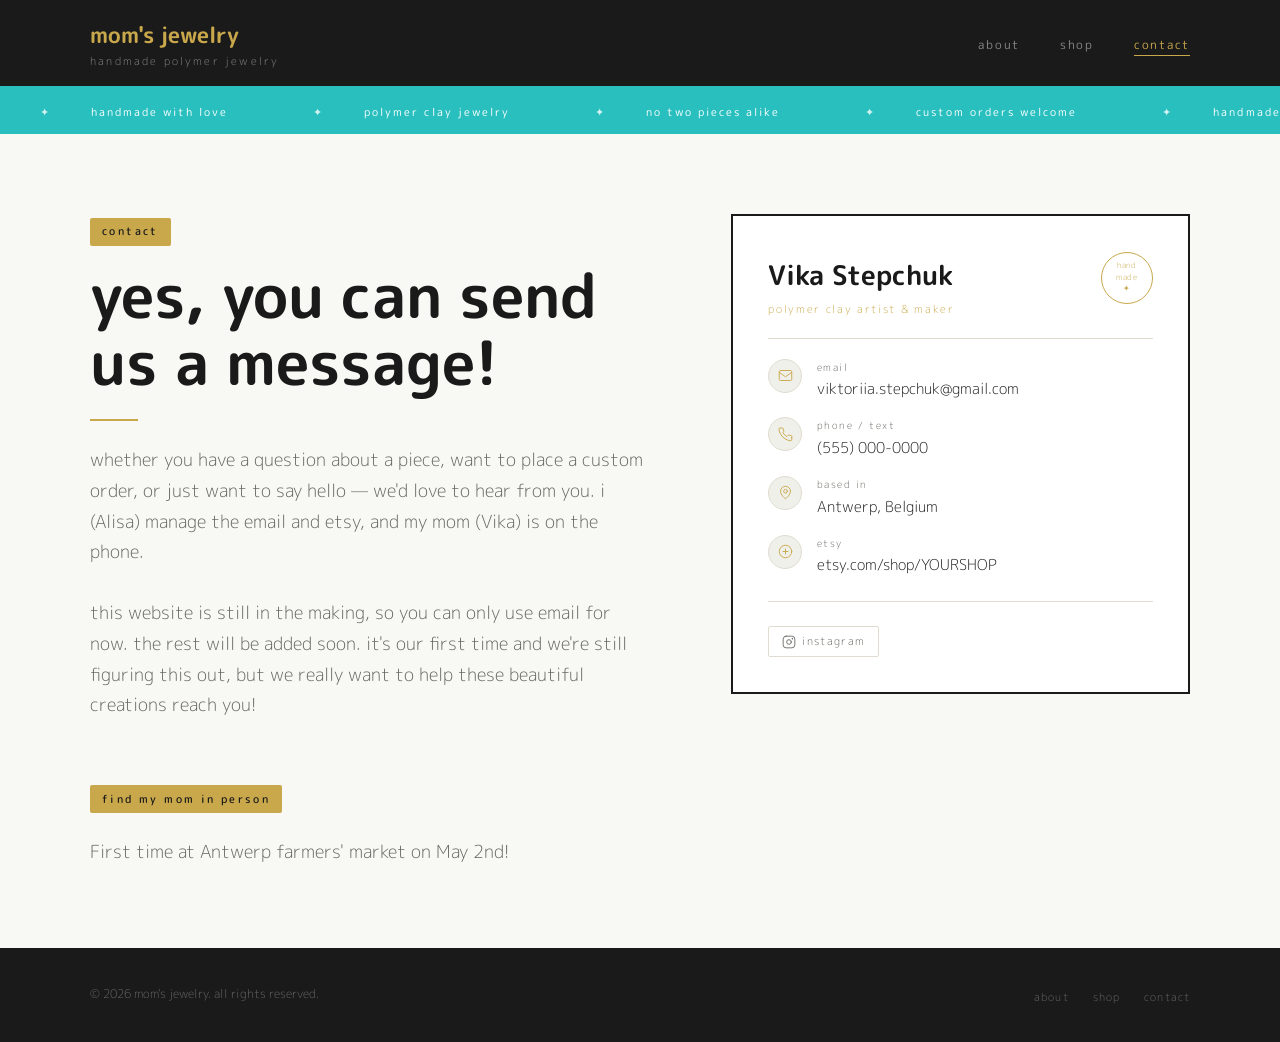
==== commit accb4672: "contact" ====
--- a/contact.html
+++ b/contact.html
@@ -68,7 +68,7 @@
 
           <!-- ✏️ Turnaround times, shipping notes, etc. -->
           <p style="color: var(--mid); ">
-            it's our first time and we're still figuring this out, but we really want to help these beautiful creations reach you!
+            this website is still in the making, so you can only use email for now. the rest will be added soon. it's our first time and we're still figuring this out, but we really want to help these beautiful creations reach you!
           </p>
 
           <br /><br />
